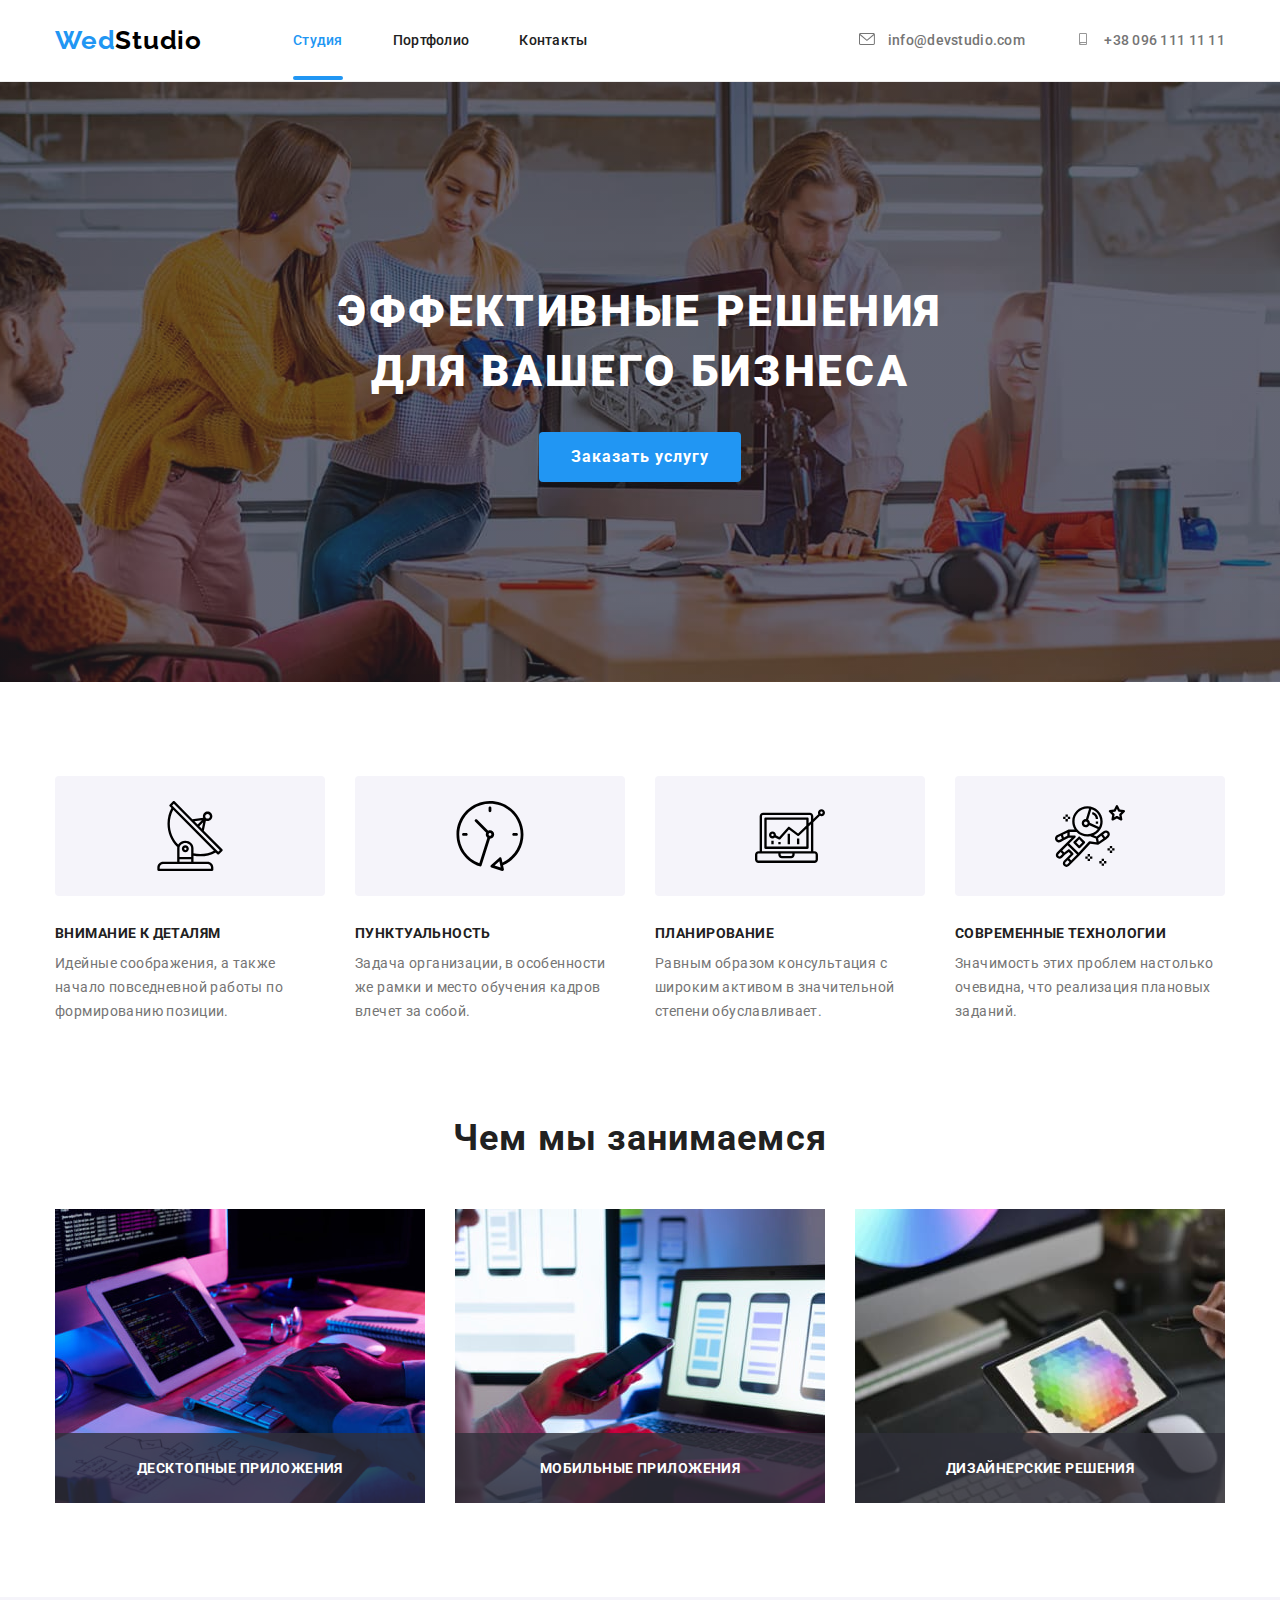
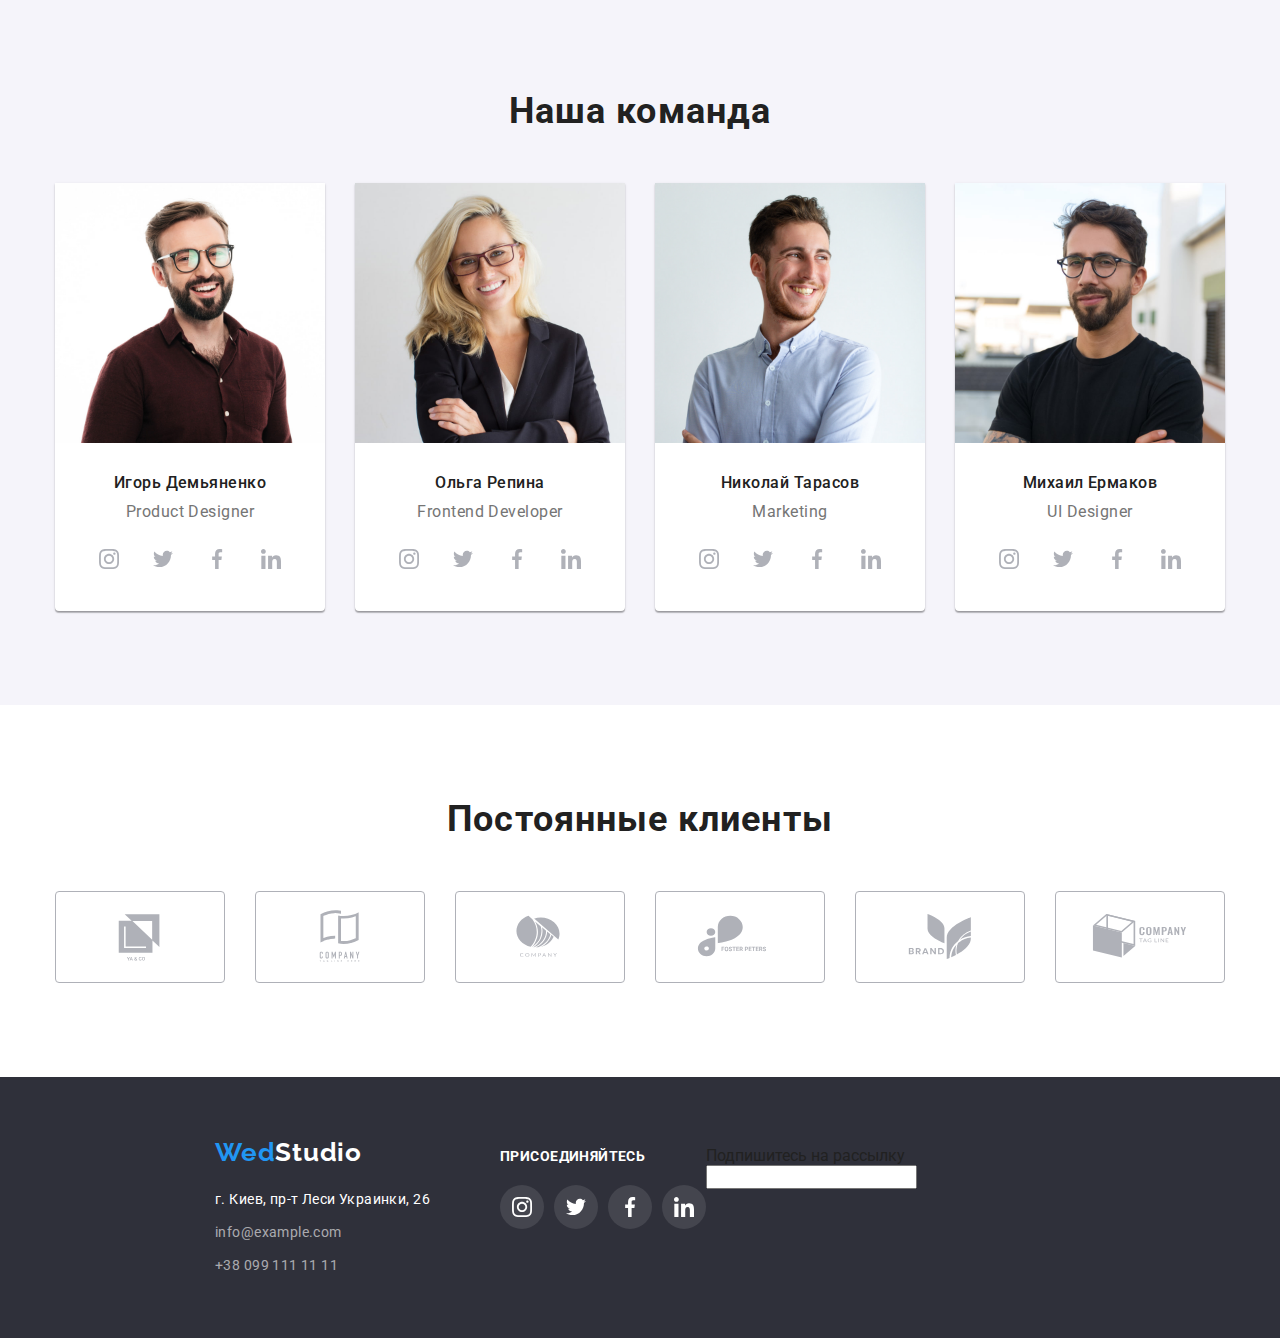
==== index.html @ 89027a18 "add" ====
<!DOCTYPE html>
<html lang="ru">
  <head>
    <meta charset="UTF-8" />
    <meta http-equiv="X-UA-Compatible" content="IE=edge" />
    <meta name="viewport" content="width=device-width, initial-scale=1.0" />
    <link rel="preconnect" href="https://fonts.googleapis.com" />
    <link rel="preconnect" href="https://fonts.gstatic.com" crossorigin />
    <link
      href="https://fonts.googleapis.com/css2?family=Raleway:wght@700&family=Roboto:wght@400;500;700;900&display=swap"
      rel="stylesheet"
    />
    <title>WebStudio</title>
    <link
      rel="stylesheet"
      href="https://cdnjs.cloudflare.com/ajax/libs/modern-normalize/1.1.0/modern-normalize.min.css"
    />
    <link rel="stylesheet" href="./css/styles.css" />
  </head>
  <body>
    <!-- Шапка сайта! -->
    <header class="header">
      <div class="container">
        <nav class="header-nav">
          <a class="header-logo logo link" href="/"> <span class="color-logo">Wed</span>Studio</a>
          <ul class="header-list list">
            <li class="header-item">
              <a href="" class="header-link link-current link">Студия</a>
            </li>
            <li class="header-item">
              <a href="./portfolio.html" class="header-link link">Портфолио</a>
            </li>
            <li class="header-item"><a href="" class="header-link link">Контакты</a></li>
          </ul>
        </nav>
        <ul class="header-contact list">
          <li class="header-item">
            <a href="mailto:info@devstudio.com link" class="header-contact-mail">
              <svg class="header-icons" width="16" height="12">
                <use href="./images/icons.svg#icon-envelope"></use>
              </svg>
              info@devstudio.com</a
            >
          </li>
          <li class="header-item">
            <a href="tel:+380961111111 link" class="header-contact-tel">
              <svg class="header-icons" width="16" height="12">
                <use href="./images/icons.svg#icon-smartphone"></use>
              </svg>
              +38 096 111 11 11</a
            >
          </li>
        </ul>
      </div>
    </header>
    <main>
      <!-- !Герой -->
      <section class="hero">
        <div class="container">
          <h1 class="hero-title">
            Эффективные решения <br />
            для вашего бизнеса
          </h1>
          <button type="button" class="hero-button" data-modal-open>Заказать услугу</button>
        </div>
      </section>
      <!-- !Особливості -->
      <section class="feature">
        <div class="container">
          <h2 class="visually-hidden">Особенности веб-студии</h2>
          <ul class="feature-list list">
            <li class="feature-item">
              <div class="feature-container-icons">
                <svg class="feature-icons" wight="70" height="70">
                  <use href="./images/icons.svg#icon-antenna-1"></use>
                </svg>
              </div>
              <h3 class="feature-title">Внимание к деталям</h3>
              <p class="feature-text">
                Идейные соображения, а также начало повседневной работы по формированию позиции.
              </p>
            </li>
            <li class="feature-item">
              <div class="feature-container-icons">
                <svg class="feature-icons" wight="70" height="70">
                  <use href="./images/icons.svg#icon-clock-1"></use>
                </svg>
              </div>
              <h3 class="feature-title">Пунктуальность</h3>
              <p class="feature-text">
                Задача организации, в особенности же рамки и место обучения кадров влечет за собой.
              </p>
            </li>
            <li class="feature-item">
              <div class="feature-container-icons">
                <svg class="feature-icons" wight="70" height="70">
                  <use href="./images/icons.svg#icon-diagram-1"></use>
                </svg>
              </div>
              <h3 class="feature-title">Планирование</h3>
              <p class="feature-text">
                Равным образом консультация с широким активом в значительной степени обуславливает.
              </p>
            </li>
            <li class="feature-item">
              <div class="feature-container-icons">
                <svg class="feature-icons" wight="70" height="70">
                  <use href="./images/icons.svg#icon-astronaut-1"></use>
                </svg>
              </div>
              <h3 class="feature-title">Современные технологии</h3>
              <p class="feature-text">
                Значимость этих проблем настолько очевидна, что реализация плановых заданий.
              </p>
            </li>
          </ul>
        </div>
      </section>
      <section class="work">
        <!-- Чем мы занимаемся! -->
        <div class="container">
          <h2 class="work-title">Чем мы занимаемся</h2>
          <ul class="work-list list">
            <li class="work-item">
              <div class="work-lay">
                <img src="./images/img11.jpg" alt="Дизайн" width="370" height="294" />
                <p class="work-lay-text">Десктопные приложения</p>
              </div>
            </li>
            <li class="work-item">
              <div class="work-lay">
                <img src="./images/img22.jpg" alt="Макет" width="370" height="294" />
                <p class="work-lay-text">Мобильные приложения</p>
              </div>
            </li>
            <li class="work-item">
              <div class="work-lay">
                <img src="./images/img33.jpg" alt="Графика" width="370" height="294" />
                <p class="work-lay-text">Дизайнерские решения</p>
              </div>
            </li>
          </ul>
        </div>
      </section>
      <section class="team">
        <!-- Наша команда! -->
        <div class="container">
          <h2 class="team-title">Наша команда</h2>
          <ul class="team-list list">
            <li class="team-item">
              <img src="./images/person1.jpg" alt="Product Designer" width="270" height="260" />
              <div class="team-item-text">
                <h3 class="team-name">Игорь Демьяненко</h3>
                <p class="team-text" lang="en">Product Designer</p>
                <ul class="team-social-list list">
                  <li class="team-social-item">
                    <a href="" class="team-social-link link"
                      ><svg class="team-icons" width="20" height="20">
                        <use href="./images/icons.svg#icon-instagram-2"></use>
                      </svg>
                    </a>
                  </li>
                  <li class="team-social-item">
                    <a href="" class="team-social-link link"
                      ><svg class="team-icons" width="20" height="20">
                        <use href="./images/icons.svg#icon-twitter-1"></use>
                      </svg>
                    </a>
                  </li>
                  <li class="team-social-item">
                    <a href="" class="team-social-link link"
                      ><svg class="team-icons" width="20" height="20">
                        <use href="./images/icons.svg#icon-facebook-1"></use>
                      </svg>
                    </a>
                  </li>
                  <li class="team-social-item">
                    <a href="" class="team-social-link link">
                      <svg class="team-icons" width="20" height="20">
                        <use href="./images/icons.svg#icon-linkedin-1"></use>
                      </svg>
                    </a>
                  </li>
                </ul>
              </div>
            </li>
            <li class="team-item">
              <img src="./images/person2.jpg" alt="Frontend Developer" width="270" height="260" />
              <div class="team-item-text">
                <h3 class="team-name">Ольга Репина</h3>
                <p class="team-text" lang="en">Frontend Developer</p>
                <ul class="team-social-list list">
                  <li class="team-social-item">
                    <a href="" class="team-social-link link"
                      ><svg class="team-icons" width="20" height="20">
                        <use href="./images/icons.svg#icon-instagram-2"></use>
                      </svg>
                    </a>
                  </li>
                  <li class="team-social-item">
                    <a href="" class="team-social-link link"
                      ><svg class="team-icons" width="20" height="20">
                        <use href="./images/icons.svg#icon-twitter-1"></use>
                      </svg>
                    </a>
                  </li>
                  <li class="team-social-item">
                    <a href="" class="team-social-link link"
                      ><svg class="team-icons" width="20" height="20">
                        <use href="./images/icons.svg#icon-facebook-1"></use>
                      </svg>
                    </a>
                  </li>
                  <li class="team-social-item">
                    <a href="" class="team-social-link link">
                      <svg class="team-icons" width="20" height="20">
                        <use href="./images/icons.svg#icon-linkedin-1"></use>
                      </svg>
                    </a>
                  </li>
                </ul>
              </div>
            </li>
            <li class="team-item">
              <img src="./images/person3.jpg" alt="Marketing" width="270" height="260" />
              <div class="team-item-text">
                <h3 class="team-name">Николай Тарасов</h3>
                <p class="team-text" lang="en">Marketing</p>
                <ul class="team-social-list list">
                  <li class="team-social-item">
                    <a href="" class="team-social-link link"
                      ><svg class="team-icons" width="20" height="20">
                        <use href="./images/icons.svg#icon-instagram-2"></use>
                      </svg>
                    </a>
                  </li>
                  <li class="team-social-item">
                    <a href="" class="team-social-link link"
                      ><svg class="team-icons" width="20" height="20">
                        <use href="./images/icons.svg#icon-twitter-1"></use>
                      </svg>
                    </a>
                  </li>
                  <li class="team-social-item">
                    <a href="" class="team-social-link link"
                      ><svg class="team-icons" width="20" height="20">
                        <use href="./images/icons.svg#icon-facebook-1"></use>
                      </svg>
                    </a>
                  </li>
                  <li class="team-social-item">
                    <a href="" class="team-social-link link">
                      <svg class="team-icons" width="20" height="20">
                        <use href="./images/icons.svg#icon-linkedin-1"></use>
                      </svg>
                    </a>
                  </li>
                </ul>
              </div>
            </li>
            <li class="team-item">
              <img src="./images/person4.jpg" alt="UI Designer" width="270" height="260" />
              <div class="team-item-text">
                <h3 class="team-name">Михаил Ермаков</h3>
                <p class="team-text" lang="en">UI Designer</p>
                <ul class="team-social-list list">
                  <li class="team-social-item">
                    <a href="" class="team-social-link link"
                      ><svg class="team-icons" width="20" height="20">
                        <use href="./images/icons.svg#icon-instagram-2"></use>
                      </svg>
                    </a>
                  </li>
                  <li class="team-social-item">
                    <a href="" class="team-social-link link"
                      ><svg class="team-icons" width="20" height="20">
                        <use href="./images/icons.svg#icon-twitter-1"></use>
                      </svg>
                    </a>
                  </li>
                  <li class="team-social-item">
                    <a href="" class="team-social-link link"
                      ><svg class="team-icons" width="20" height="20">
                        <use href="./images/icons.svg#icon-facebook-1"></use>
                      </svg>
                    </a>
                  </li>
                  <li class="team-social-item">
                    <a href="" class="team-social-link link">
                      <svg class="team-icons" width="20" height="20">
                        <use href="./images/icons.svg#icon-linkedin-1"></use>
                      </svg>
                    </a>
                  </li>
                </ul>
              </div>
            </li>
          </ul>
        </div>
      </section>
      <!-- ---------------------------------------Clients------------------------------>
      <section class="clients">
        <div class="container">
          <h2 class="clients-title">Постоянные клиенты</h2>
          <ul class="clients-list list">
            <li class="clients-item">
              <a href="" class="clients-link link">
                <svg class="clients-icon" width="106" height="60">
                  <use href="./images/icons.svg#icon-Logo"></use>
                </svg>
              </a>
            </li>
            <li class="clients-item">
              <a href="" class="clients-link link">
                <svg class="clients-icon" width="106" height="60">
                  <use href="./images/icons.svg#icon-Logo-2"></use>
                </svg>
              </a>
            </li>
            <li class="clients-item">
              <a href="" class="clients-link link">
                <svg class="clients-icon" width="106" height="60">
                  <use href="./images/icons.svg#icon-Logo-3"></use>
                </svg>
              </a>
            </li>
            <li class="clients-item">
              <a href="" class="clients-link link">
                <svg class="clients-icon" width="106" height="60">
                  <use href="./images/icons.svg#icon-Logo-4"></use>
                </svg>
              </a>
            </li>
            <li class="clients-item">
              <a href="" class="clients-link link">
                <svg class="clients-icon" width="106" height="60">
                  <use href="./images/icons.svg#icon-Logo-5"></use>
                </svg>
              </a>
            </li>
            <li class="clients-item">
              <a href="" class="clients-link link">
                <svg class="clients-icon" width="106" height="60">
                  <use href="./images/icons.svg#icon-Logo-6"></use>
                </svg>
              </a>
            </li>
          </ul>
        </div>
      </section>
    </main>
    <footer class="footer">
      <!-- Футер -->
      <div class="container">
        <div class="footer-contains">
          <a class="footer-logo logo link" href="/"> <span class="color-logo">Wed</span>Studio</a>
          <address class="footer-address">
            <ul class="footer-list list">
              <li class="footer-item">
                <a
                  class="footer-link-location link"
                  href="https://goo.gl/maps/hKwsyBaP5e1wSZsX7"
                  target="_blank"
                  rel="noreferrer noopener"
                  >г. Киев, пр-т Леси Украинки, 26</a
                >
              </li>
              <li class="footer-item">
                <a class="footer-item-address link" href="emailto:info@example.com"
                  >info@example.com</a
                >
              </li>
              <li class="footer-item">
                <a class="footer-item-address link" href="tel:+380961111111">+38 099 111 11 11</a>
              </li>
            </ul>
          </address>
        </div>
        <div class="footer-icons">
          <h2 class="footer-text">Присоединяйтесь</h2>
          <ul class="footer-social-list list">
            <li class="footer-social-item">
              <a href="" class="footer-social-link link">
                <svg class="footer-social-icons" wight="20" height="20">
                  <use href="./images/icons.svg#icon-instagram-2"></use>
                </svg>
              </a>
            </li>
            <li class="footer-social-item">
              <a href="" class="footer-social-link link">
                <svg class="footer-social-icons" wight="20" height="20">
                  <use href="./images/icons.svg#icon-twitter-1"></use>
                </svg>
              </a>
            </li>
            <li class="footer-social-item">
              <a href="" class="footer-social-link link">
                <svg class="footer-social-icons" wight="20" height="20">
                  <use href="./images/icons.svg#icon-facebook-1"></use>
                </svg>
              </a>
            </li>
            <li class="footer-social-item">
              <a href="" class="footer-social-link link"
                ><svg class="footer-social-icons" wight="20" height="20">
                  <use href="./images/icons.svg#icon-linkedin-1"></use>
                </svg>
              </a>
            </li>
          </ul>
        </div>
        <div class="footer-form">
          <p class="footer-form-text">Подпишитесь на рассылку</p>
          <form name="footer-form-sub" class="footer-form-sub">
            <input type="text" />
          </form>
        </div>
      </div>
    </footer>
    <div class="backdrop is-hidden" data-modal>
      <div class="modal">
        <button type="button" class="modal-close-btn" data-modal-close>
          <svg class="modal-icon" wight="18" height="18">
            <use href="./images/icons.svg#icon-close-black-min"></use>
          </svg>
        </button>
      </div>
    </div>
    <script src="./js/modal.js"></script>
  </body>
</html>
---- css/styles.css ----
:root {
  --main-text-color: #212121;
  --second-text-color: #757575;
  --third-text-color: #ffffff;
  --accent-color: #2196f3;
  --background-color: #ffffff;
}
/* Скидаємо марджни */
h1,
h2,
h3,
h4,
h5,
h6,
p {
  margin: 0;
}
ul,
ol {
  margin: 0;
  padding-left: 0;
}
img {
  display: block;
  margin: 0;
}
button {
  cursor: pointer;
}
.container {
  width: 1200px;
  margin: 0 auto;
  padding-left: 15px;
  padding-right: 15px;
}

body {
  font-family: 'Roboto', sans-serif;
  background-color: var(--background-color);
  color: var(--main-text-color);
}
.list {
  list-style: none;
}
.link {
  text-decoration: none;
}
.logo {
  font-family: 'Raleway';
  font-weight: 700;
  font-size: 26px;
  line-height: 1.2;
  letter-spacing: 0.03em;
}
/* --------------------------HEADER------------------------- */
.header {
  border-bottom: 1px solid #ececec;
  padding-top: 25px;
  padding-bottom: 25px;
}
.header-logo {
  color: #000000;
  margin-right: 91px;
}
.header-nav {
  display: flex;

  align-items: center;
}
.header-item:not(:last-child) {
  margin-right: 50px;
}

.color-logo {
  color: #2196f3;
}
.header-link.link-current.link {
  color: var(--accent-color);
}

.link-current::after {
  content: '';
  position: absolute;
  width: 100%;
  height: 4px;
  border-radius: 2px;
  background-color: var(--accent-color);
  left: 0;
  bottom: -32px;
}
.header .container {
  display: flex;
  align-items: center;
}
.header-contact {
  display: flex;
  align-items: center;
  margin-left: auto;
}
.header-list {
  display: flex;
  align-items: center;
}

.header .header-link {
  font-weight: 500;
  font-size: 14px;
  line-height: 1.14;
  letter-spacing: 0.02em;
  color: var(--main-text-color);
  position: relative;
  transition: color 250ms cubic-bezier(0.4, 0, 0.2, 1);
  /*  transform 250ms cubic-bezier(0.4, 0, 0.2, 1); */
}
.header-contact-tel,
.header-contact-mail {
  font-weight: 500;
  font-size: 14px;
  line-height: 1.14;
  letter-spacing: 0.02em;
  color: var(--second-text-color);
  cursor: pointer;
  text-decoration: none;
  transition: color 250ms cubic-bezier(0.4, 0, 0.2, 1);
  /* ,transform 250ms cubic-bezier(0.4, 0, 0.2, 1); */
}
.header-icons {
  margin-right: 10px;
  fill: currentColor;
}

.header-contact-mail,
.header-contact-tel {
  color: var(--second-text-color);
}
.header-link:hover,
.header-link:focus {
  color: var(--accent-color);
  /* transform: scale(1.15); */
}
.header-contact-mail:hover,
.header-contact-mail:focus {
  color: var(--accent-color);
  /* transform: scale(1.15); */
}
.header-contact-tel:hover,
.header-contact-tel:focus {
  color: var(--accent-color);
  /* transform: scale(1.15); */
}

/* -------------------------------HERO------------------------- */
.hero {
  background-color: #2f303a;
  background-image: linear-gradient(rgba(47, 48, 58, 0.4), rgba(47, 48, 58, 0.4)),
    url(../images/header.jpg);
  background-repeat: no-repeat;
  background-position: center;
  background-size: cover;
  padding-top: 200px;
  padding-bottom: 200px;
  max-width: 1600px;
  margin: 0 auto;
}
.hero-title {
  font-weight: 900;
  font-size: 44px;
  line-height: 1.36;
  text-align: center;
  letter-spacing: 0.06em;
  text-transform: uppercase;
  color: var(--third-text-color);
  margin-bottom: 30px;
  margin-left: auto;
  margin-right: auto;
}
.hero-button {
  display: block;
  font-family: inherit;

  font-weight: 700;
  font-size: 16px;
  line-height: 1.88;
  letter-spacing: 0.06em;
  color: var(--third-text-color);
  background-color: #2196f3;
  border: none;
  border-radius: 4px;
  cursor: pointer;
  margin: 0 auto;
  padding: 10px 32px;
  transition-property: transform;
  transition-duration: 250ms;
  transition-timing-function: linear;
}
.hero-button:hover,
.hero-button:focus {
  background-color: #188ce8;
  transform: scale(1.25);
  transition-duration: 250ms;
  transition-timing-function: linear;
}
/* ---------------------------FEATURE------------------------- */
.visually-hidden {
  position: absolute;
  width: 1px;
  height: 1px;
  margin: -1px;
  border: 0;
  padding: 0;
  white-space: nowrap;
  clip-path: inset(100%);
  clip: rect(0 0 0 0);
  overflow: hidden;
}
.feature {
  padding-top: 94px;
  padding-bottom: 94px;
}
.feature-list {
  display: flex;
}
.feature-item {
  width: 270px;
}
.feature-item:not(:last-child) {
  margin-right: 30px;
}
.feature-container-icons {
  display: flex;
  justify-content: center;
  align-items: center;
  width: 270px;
  height: 120px;
  border-radius: 4px;
  background-color: #f5f4fa;
  margin-bottom: 30px;
}
.feature-title {
  font-weight: 700;
  font-size: 14px;
  line-height: 1.14;
  letter-spacing: 0.03em;
  text-transform: uppercase;
  color: var(--main-text-color);
  margin-bottom: 10px;
}
.feature-text {
  font-size: 14px;
  line-height: 1.71;
  letter-spacing: 0.03em;
  color: var(--second-text-color);
}
/* --------------------------WORK----------------------------- */
.work {
  /* padding-top: 45px; */
  padding-bottom: 94px;
}
.work-title {
  font-weight: 700;
  font-size: 36px;
  line-height: 1.16;
  text-align: center;
  letter-spacing: 0.03em;
  color: var(--main-text-color);
  margin-bottom: 50px;
}
.work-list {
  display: flex;
}
.work-item {
  max-width: 370px;
  flex-basis: calc(100% / 3-30px);
}
.work-item:not(:last-child) {
  margin-right: 30px;
}
.work-lay {
  position: relative;
}
.work-lay-text {
  position: absolute;
  width: 100%;
  bottom: 0;
  font-weight: 700;
  font-size: 14px;
  line-height: 1, 14;
  text-align: center;
  letter-spacing: 0.03em;
  text-transform: uppercase;
  color: var(--third-text-color);
  background: rgba(47, 48, 58, 0.8);
  padding-top: 27px;
  padding-bottom: 27px;
}

/* ------------------------TEAM-------------------------------- */
.team {
  background-color: #f5f4fa;
  padding-top: 94px;
  padding-bottom: 94px;
}
.team-item {
  background-color: var(--background-color);
  border-radius: 0px 0px 4px 4px;
  box-shadow: 0px 1px 3px rgba(0, 0, 0, 0.12), 0px 1px 1px rgba(0, 0, 0, 0.14),
    0px 2px 1px rgba(0, 0, 0, 0.2);
}
.team-item:not(:last-child) {
  margin-right: 30px;
}
.team-list {
  display: flex;
}
.team-item-text {
  padding-bottom: 30px;
  padding-top: 30px;
}
.team-title {
  font-weight: 700;
  font-size: 36px;
  line-height: 1.16;
  text-align: center;
  letter-spacing: 0.03em;
  color: var(--main-text-color);
  margin-bottom: 50px;
}
.team-name {
  font-size: 16px;
  font-weight: 500;
  line-height: 1.19;
  text-align: center;
  letter-spacing: 0.03em;
  color: var(--main-text-color);
  margin-bottom: 10px;
}
.team-text {
  line-height: 1.19;
  text-align: center;
  letter-spacing: 0.03em;
  color: var(--second-text-color);
}
.team-social-list {
  display: flex;
  justify-content: center;
  margin-top: 16px;
}
.team-social-item {
  width: 44px;
  height: 44px;
  margin-right: 10px;
}
.team-social-item:last-child {
  margin-right: 0;
}
.team-social-link {
  width: 100%;
  height: 100%;
  display: flex;
  justify-content: center;
  align-items: center;
  border-radius: 50%;
  transition: background-color 250ms cubic-bezier(0.4, 0, 0.2, 1);
}
.team-icons {
  fill: #afb1b8;
  transition: fill 250ms cubic-bezier(0.4, 0, 0.2, 1);
}
.team-social-link:hover,
.team-social-link:focus {
  background-color: #2196f3;
}
.team-social-link:hover .team-icons,
.team-social-link:focus .team-icons {
  fill: #ffffff;
}
/* <!-- ---------------------------------------Clients------------------------------> */
.clients {
  padding-top: 94px;
  padding-bottom: 94px;
}
.clients-title {
  font-size: 36px;
  line-height: 1, 17;
  text-align: center;
  letter-spacing: 0.03em;
  color: var(--main-text-color);
}
.clients-list {
  display: flex;
  justify-content: center;
  margin-top: 50px;
}
.clients-item {
  width: 170px;
  height: 92px;
  margin-right: 30px;
}
.clients-item:last-child {
  margin-right: 0;
}
.clients-link {
  display: flex;
  justify-content: center;
  align-items: center;
  width: 100%;
  height: 100%;
  border: 1px solid #afb1b8;
  border-radius: 4px;
  transition: border 250ms cubic-bezier(0.4, 0, 0.2, 1);
}
.clients-icon {
  fill: #afb1b8;
  transition: fill 250ms cubic-bezier(0.4, 0, 0.2, 1);
}
.clients-link:hover .clients-icon,
.clients-link:focus .clients-icon {
  fill: var(--accent-color);
}
.clients-link:hover,
.clients-link:focus {
  border-color: var(--accent-color);
}
/* ---------------------------FOOTER------------------------- */
.footer {
  width: 1600px;
  margin: 0 auto;
  background-color: #2f303a;
  padding-top: 60px;
  padding-bottom: 60px;
}
.footer .container {
  display: flex;
  align-items: baseline;
}
.footer-contains {
  margin-right: 70px;
}
.footer-address {
  font-style: normal;
  margin-top: 20px;
}
.footer-logo {
  color: var(--third-text-color);
}
.color-logo {
  color: #2196f3;
}
.footer-item:not(:last-child) {
  margin-bottom: 9px;
}
.footer-link-location {
  font-size: 14px;
  line-height: 1.71;
  letter-spacing: 0.03em;
  color: var(--third-text-color);
}
.footer-item-address {
  font-size: 14px;
  line-height: 1.71;

  letter-spacing: 0.03em;
  color: rgba(255, 255, 255, 0.6);
}
.footer-link-location:hover,
.footer-link-location:focus,
.footer-item-address:hover,
.footer-item-address:focus {
  color: var(--accent-color);
}
.footer-text {
  font-size: 14px;
  line-height: 1.14;
  letter-spacing: 0.03em;
  text-transform: uppercase;
  color: var(--third-text-color);
  margin-bottom: 20px;
}
.footer-social-list {
  display: flex;
}
.footer-social-item {
  width: 44px;
  height: 44px;
  margin-right: 10px;
}
.footer-social-item:last-child {
  margin-right: 0;
}
.footer-social-link {
  width: 100%;
  height: 100%;
  background-color: rgba(255, 255, 255, 0.1);
  border-radius: 50%;
  display: flex;
  align-items: center;
  justify-content: center;
  transition: background-color 250ms cubic-bezier(0.4, 0, 0.2, 1);
}
.footer-social-icons {
  fill: #ffffff;
}
.footer-social-link:hover,
.footer-social-link:focus {
  background-color: #2196f3;
}

/* ---------------------------PORTFOLIO------------------------ */
/* -------------------------------filter ---------------------*/
.portfolio {
  padding-top: 94px;
  padding-bottom: 94px;
}
.filter-list {
  display: flex;
  justify-content: center;
  margin-bottom: 34px;
}
.filter-item:not(:last-child) {
  margin-right: 8px;
}
.filter-button {
  font-family: inherit;
  font-weight: 500;
  font-size: 16px;
  line-height: 1.62;
  text-align: center;
  letter-spacing: 0.03em;
  border: none;
  border-radius: 4px;
  color: var(--main-text-color);

  background: #f5f4fa;
  cursor: pointer;
  padding: 6px 22px;
  transition: transform 250ms cubic-bezier(0.4, 0, 0.2, 1), color 250ms cubic-bezier(0.4, 0, 0.2, 1),
    background-color 250ms cubic-bezier(0.4, 0, 0.2, 1),
    box-shadow 250ms cubic-bezier(0.4, 0, 0.2, 1);
}
.filter-button:hover,
.filter-button:focus {
  color: var(--third-text-color);
  background-color: #2196f3;
  box-shadow: 0px 3px 1px rgba(0, 0, 0, 0.1), 0px 1px 2px rgba(0, 0, 0, 0.08),
    0px 2px 2px rgba(0, 0, 0, 0.12);
  transform: scale(1.1);
}
/* --------------------------PROJECTS------------------------ */
/* .projects {
  padding-bottom: 94px;
} */
.projects-list {
  display: flex;
  flex-wrap: wrap;
}
.projects-list .projects-item:not(:nth-child(3n + 3)) {
  margin-right: 30px;
}
.projects-list .projects-item:not(:nth-last-child(-n + 3)) {
  margin-bottom: 30px;
}
.projects-title-name {
  padding: 20px 24px;
  border-bottom: 1px solid #eeeeee;
  border-left: 1px solid #eeeeee;
  border-right: 1px solid #eeeeee;
}
.projects-title {
  font-weight: 700;
  font-size: 18px;
  line-height: 2;
  margin-bottom: 4px;
  letter-spacing: 0.06em;
  color: var(--main-text-color);
}
.projects-link {
  display: block;
  transition: box-shadow 250ms cubic-bezier(0.4, 0, 0.2, 1);
}
.projects-text {
  line-height: 1.88;
  letter-spacing: 0.03em;
  color: var(--second-text-color);
}
.projects-item {
  cursor: pointer;
}
.projects-top-wrap {
  position: relative;
  overflow: hidden;
}
.projects-top-text {
  position: absolute;
  width: 100%;
  bottom: 0;
  font-size: 18px;
  line-height: 1.56;
  letter-spacing: 0.03em;
  color: var(--third-text-color);
  background: rgba(33, 150, 243, 0.9);
  padding: 63px 24px;
  transform: translateY(100%);
  transition-duration: 250ms;
  transition-timing-function: cubic-bezier(0.4, 0, 0.2, 1);
}
.projects-link:hover,
.projects-link:focus {
  box-shadow: 0px 3px 1px rgba(0, 0, 0, 0.1), 0px 1px 2px rgba(0, 0, 0, 0.08),
    0px 2px 2px rgba(0, 0, 0, 0.12);
  border-radius: 4px;
}
.projects-item:hover .projects-top-text {
  transform: translateY(0);
  transition-duration: 250ms;
  transition-timing-function: cubic-bezier(0.4, 0, 0.2, 1);
}
/* -------------------------Backdrop+modal ----------------------------- */
.backdrop {
  width: 100%;
  height: 100%;
  background: rgba(0, 0, 0, 0.2);
  position: fixed;
  top: 0;
  transition: opacity 250ms linear, visibility 250ms linear;
}
.backdrop.is-hidden .modal {
  transform: translate(-50%, -50%) scale(0) rotate(180deg);
  transition: 250ms;
}
.modal {
  width: 521px;
  min-height: 581px;
  box-shadow: 0px 1px 3px rgba(0, 0, 0, 0.12), 0px 1px 1px rgba(0, 0, 0, 0.14),
    0px 2px 1px rgba(0, 0, 0, 0.2);
  border-radius: 4px;
  background-color: var(--background-color);
  position: absolute;
  top: 50%;
  left: 50%;
  transform: translate(-50%, -50%) scale(1) rotate(0deg);

  transition: 250ms;
  transition-timing-function: linear;
}
.modal-close-btn {
  width: 30px;
  height: 30px;
  border: 1px solid rgba(0, 0, 0, 0.1);
  border-radius: 50%;
  background-color: var(--background-color);
  top: 8px;
  right: 8px;
  position: absolute;
  display: flex;
  justify-content: center;
  align-items: center;
  padding: 0;
}
.is-hidden {
  visibility: hidden;
  opacity: 0;
  pointer-events: none;
}
.no-scroll {
  overflow: hidden;
}
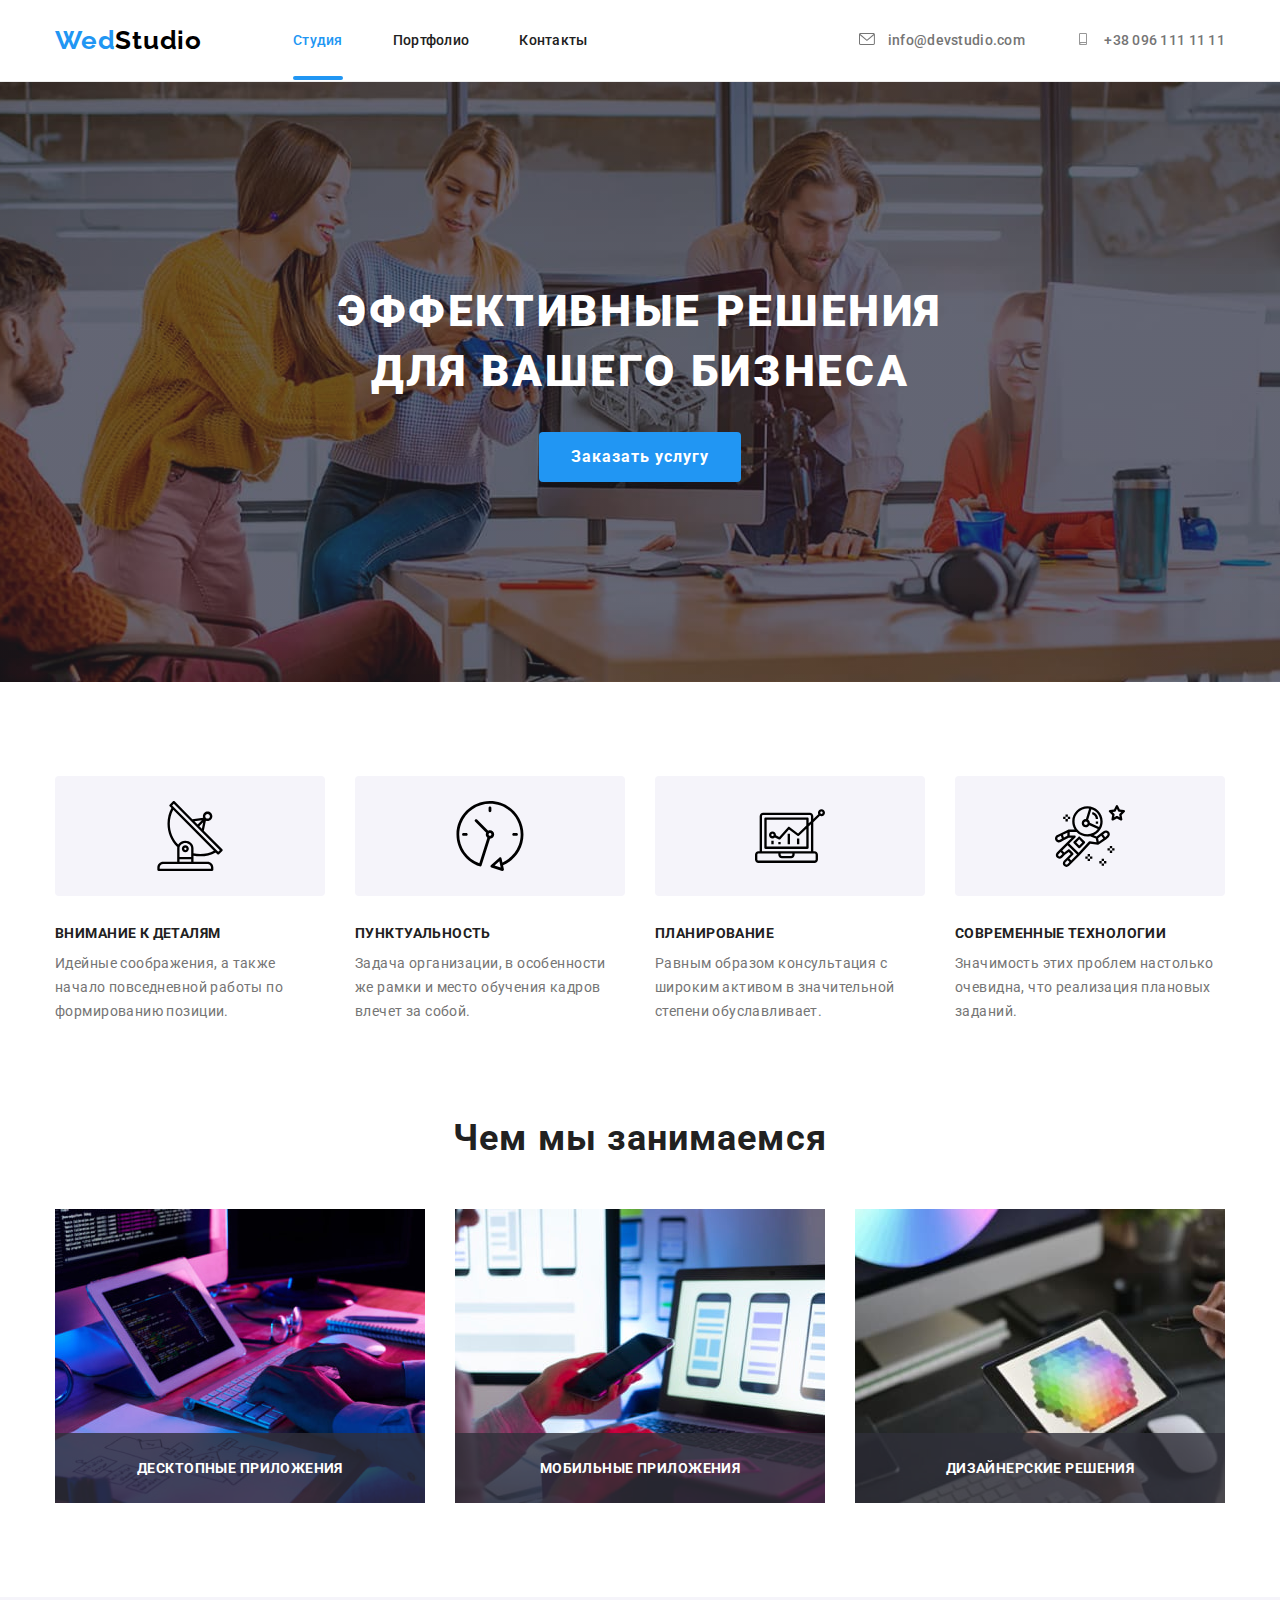
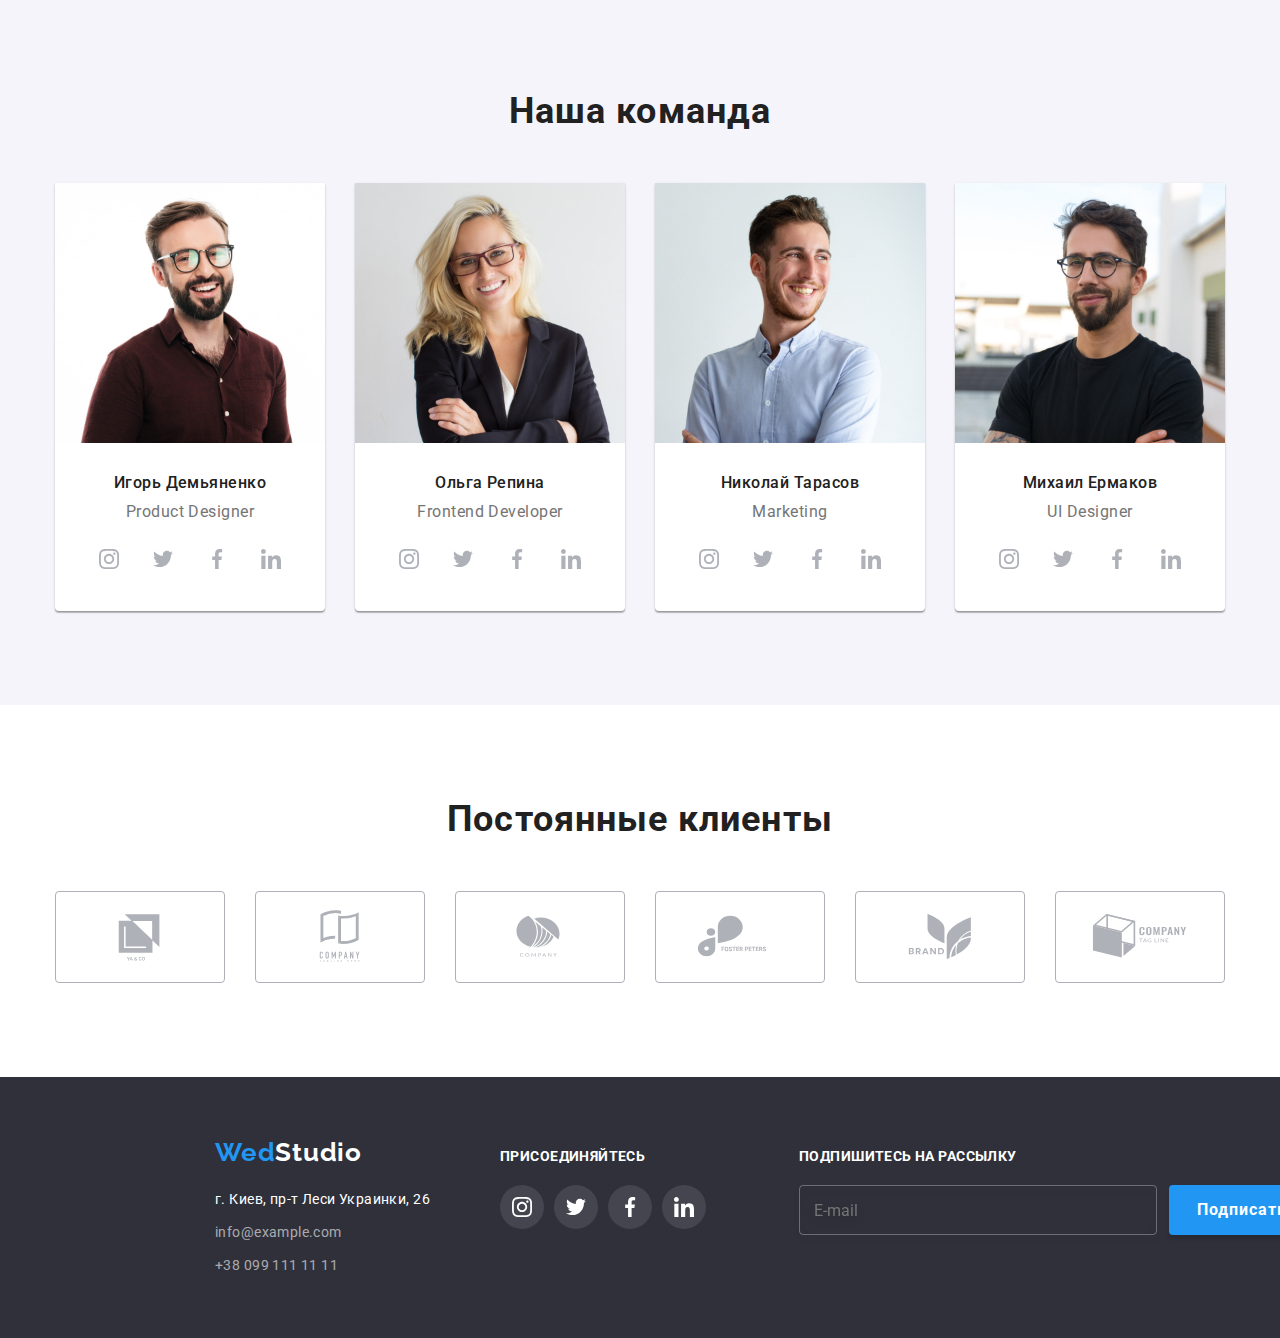
==== commit 7d2ada52: "add" ====
--- a/index.html
+++ b/index.html
@@ -412,7 +412,21 @@
         <div class="footer-form">
           <p class="footer-form-text">Подпишитесь на рассылку</p>
           <form name="footer-form-sub" class="footer-form-sub">
-            <input type="text" />
+            <label for="footer-form-email"></label>
+            <input
+              class="footer-form-email"
+              name="footer-form-email"
+              type="email"
+              placeholder="E-mail"
+              autocomplete="on"
+              id="footer-form-email"
+            />
+            <button type="submit" class="footer-btn-sub">
+              Подписаться
+              <svg class="footer-form-icon" width="24" height="24">
+                <use href="./images/icons.svg#icon-icon-send"></use>
+              </svg>
+            </button>
           </form>
         </div>
       </div>
--- a/css/styles.css
+++ b/css/styles.css
@@ -504,6 +504,67 @@
 .footer-social-link:focus {
   background-color: #2196f3;
 }
+/* -----------------------------FOOTER-FORM------------------------ */
+.footer-form {
+  margin-left: 93px;
+}
+.footer-form-sub {
+  display: flex;
+  align-items: center;
+}
+.footer-form-text {
+  font-weight: 700;
+  font-size: 14px;
+  line-height: 1.33;
+  letter-spacing: 0.03em;
+  text-transform: uppercase;
+  color: var(--third-text-color);
+  margin-bottom: 20px;
+}
+.footer-form-email {
+  width: 358px;
+  height: 50px;
+  border: 1px solid rgba(255, 255, 255, 0.3);
+  filter: drop-shadow(0px 4px 4px rgba(0, 0, 0, 0.15));
+  border-radius: 4px;
+  background-color: transparent;
+  padding-left: 14px;
+  margin-right: 12px;
+  color: var(--third-text-color);
+}
+.footer-form-sub {
+  display: flex;
+  align-items: center;
+}
+.footer-btn-sub {
+  font-family: inherit;
+  font-weight: 700;
+  width: 200px;
+  height: 50px;
+  font-size: 16px;
+  line-height: 1.88;
+  display: flex;
+  justify-content: center;
+  align-items: center;
+  letter-spacing: 0.06em;
+  color: var(--third-text-color);
+  box-shadow: 0px 4px 4px rgba(0, 0, 0, 0.15);
+  border-radius: 4px;
+  border: none;
+  padding: 10px 28px;
+  background: var(--accent-color);
+  transition: background 250ms cubic-bezier(0.4, 0, 0.2, 1);
+}
+.footer-form-icon {
+  margin-left: 10px;
+  width: 100%;
+  height: 100%;
+  fill: var(--third-text-color);
+}
+.footer-btn-sub:hover,
+.footer-btn-sub:focus {
+  background: #188ce8;
+}
 
 /* ---------------------------PORTFOLIO------------------------ */
 /* -------------------------------filter ---------------------*/
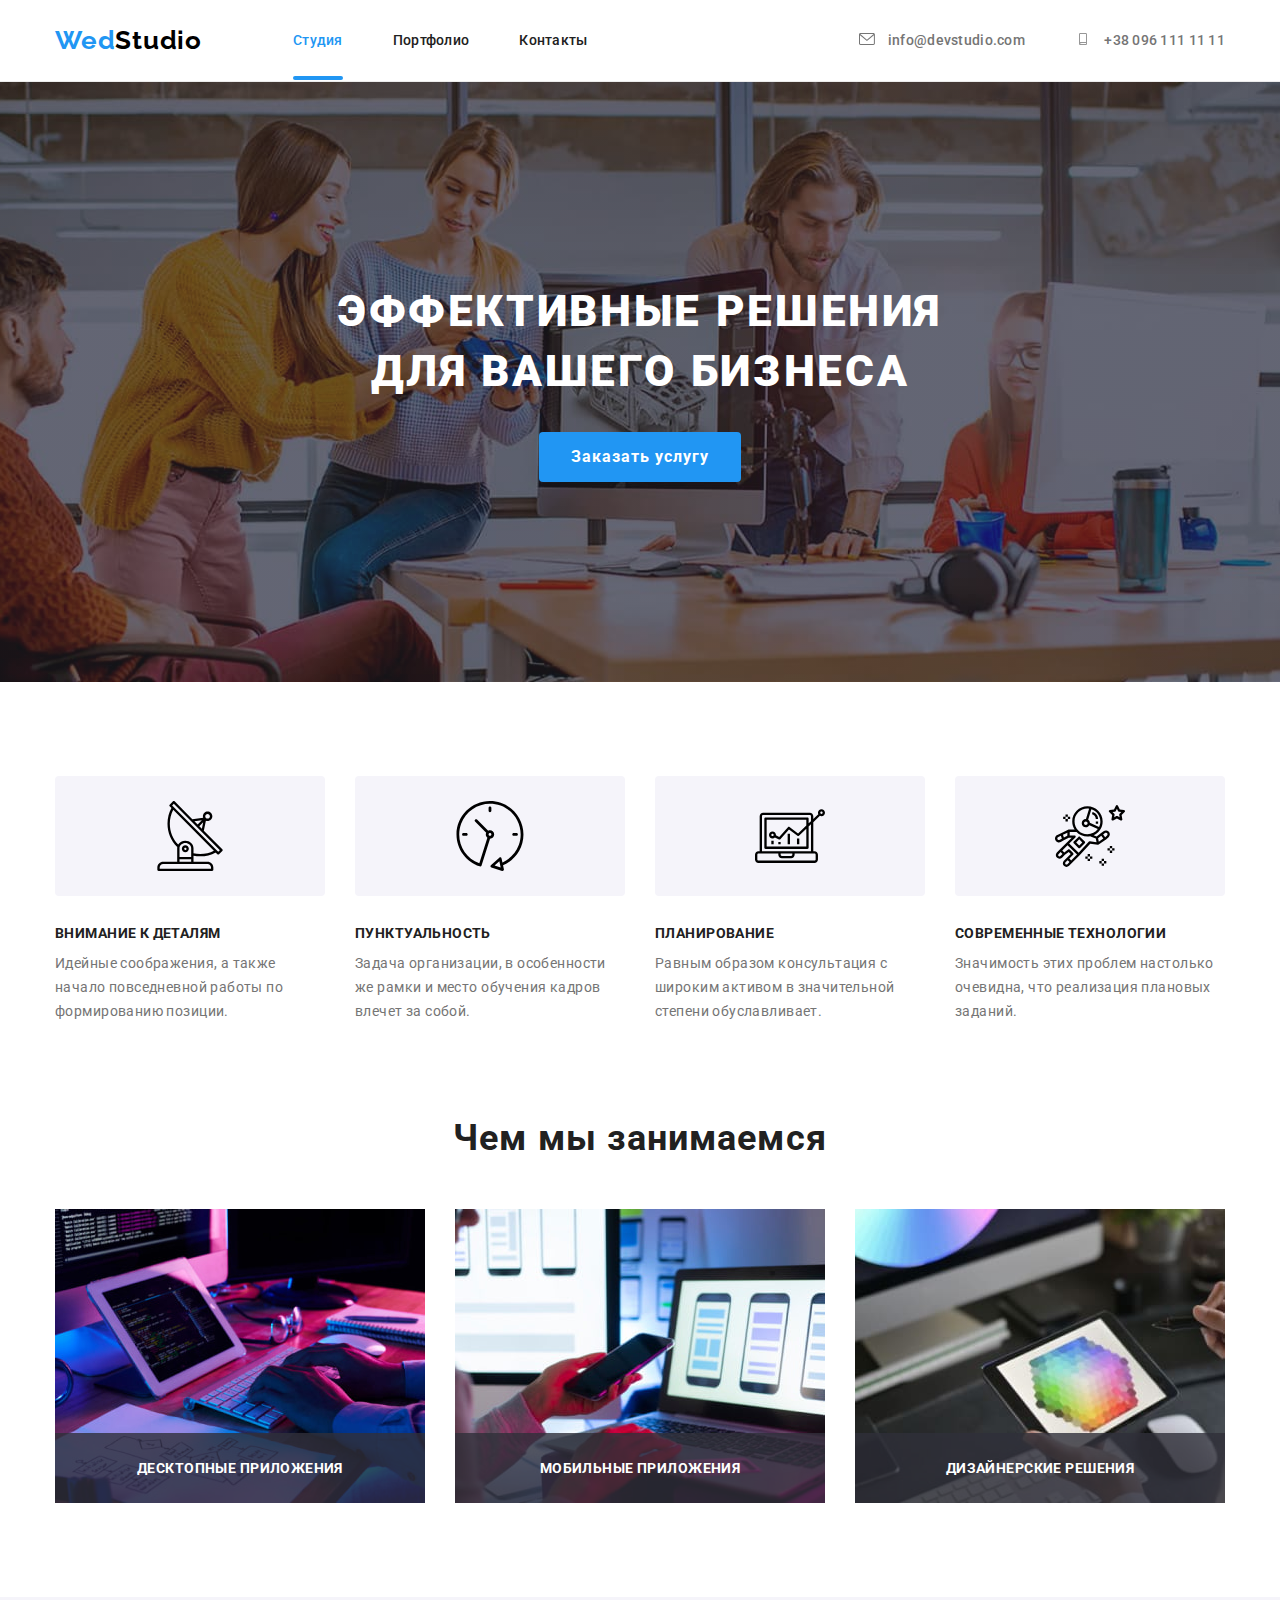
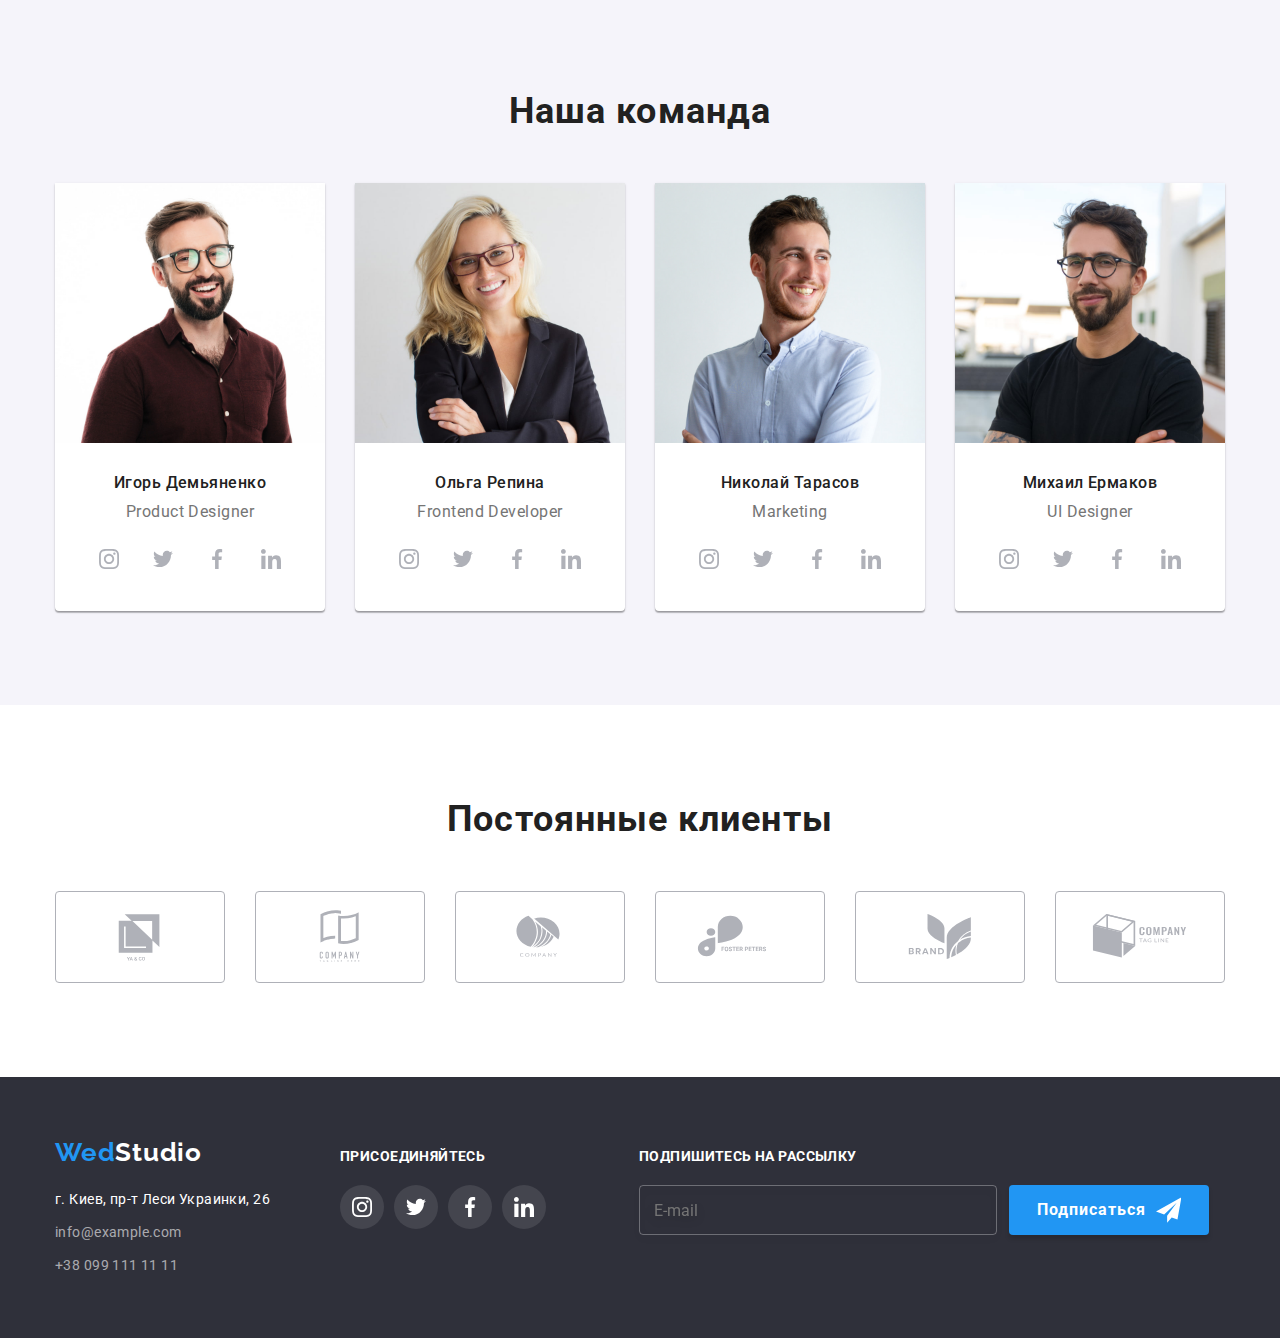
==== commit e35c32f5: "fix" ====
--- a/index.html
+++ b/index.html
@@ -35,7 +35,7 @@
         </nav>
         <ul class="header-contact list">
           <li class="header-item">
-            <a href="mailto:info@devstudio.com link" class="header-contact-mail">
+            <a href="mailto:info@devstudio.com" class="header-contact-mail">
               <svg class="header-icons" width="16" height="12">
                 <use href="./images/icons.svg#icon-envelope"></use>
               </svg>
@@ -43,7 +43,7 @@
             >
           </li>
           <li class="header-item">
-            <a href="tel:+380961111111 link" class="header-contact-tel">
+            <a href="tel:+38096111111" class="header-contact-tel">
               <svg class="header-icons" width="16" height="12">
                 <use href="./images/icons.svg#icon-smartphone"></use>
               </svg>
@@ -71,7 +71,7 @@
           <ul class="feature-list list">
             <li class="feature-item">
               <div class="feature-container-icons">
-                <svg class="feature-icons" wight="70" height="70">
+                <svg class="feature-icons" width="70" height="70">
                   <use href="./images/icons.svg#icon-antenna-1"></use>
                 </svg>
               </div>
@@ -82,7 +82,7 @@
             </li>
             <li class="feature-item">
               <div class="feature-container-icons">
-                <svg class="feature-icons" wight="70" height="70">
+                <svg class="feature-icons" width="70" height="70">
                   <use href="./images/icons.svg#icon-clock-1"></use>
                 </svg>
               </div>
@@ -93,7 +93,7 @@
             </li>
             <li class="feature-item">
               <div class="feature-container-icons">
-                <svg class="feature-icons" wight="70" height="70">
+                <svg class="feature-icons" width="70" height="70">
                   <use href="./images/icons.svg#icon-diagram-1"></use>
                 </svg>
               </div>
@@ -104,7 +104,7 @@
             </li>
             <li class="feature-item">
               <div class="feature-container-icons">
-                <svg class="feature-icons" wight="70" height="70">
+                <svg class="feature-icons" width="70" height="70">
                   <use href="./images/icons.svg#icon-astronaut-1"></use>
                 </svg>
               </div>
@@ -381,28 +381,28 @@
           <ul class="footer-social-list list">
             <li class="footer-social-item">
               <a href="" class="footer-social-link link">
-                <svg class="footer-social-icons" wight="20" height="20">
+                <svg class="footer-social-icons" width="20" height="20">
                   <use href="./images/icons.svg#icon-instagram-2"></use>
                 </svg>
               </a>
             </li>
             <li class="footer-social-item">
               <a href="" class="footer-social-link link">
-                <svg class="footer-social-icons" wight="20" height="20">
+                <svg class="footer-social-icons" width="20" height="20">
                   <use href="./images/icons.svg#icon-twitter-1"></use>
                 </svg>
               </a>
             </li>
             <li class="footer-social-item">
               <a href="" class="footer-social-link link">
-                <svg class="footer-social-icons" wight="20" height="20">
+                <svg class="footer-social-icons" width="20" height="20">
                   <use href="./images/icons.svg#icon-facebook-1"></use>
                 </svg>
               </a>
             </li>
             <li class="footer-social-item">
               <a href="" class="footer-social-link link"
-                ><svg class="footer-social-icons" wight="20" height="20">
+                ><svg class="footer-social-icons" width="20" height="20">
                   <use href="./images/icons.svg#icon-linkedin-1"></use>
                 </svg>
               </a>
@@ -434,10 +434,69 @@
     <div class="backdrop is-hidden" data-modal>
       <div class="modal">
         <button type="button" class="modal-close-btn" data-modal-close>
-          <svg class="modal-icon" wight="18" height="18">
+          <svg class="modal-icon" width="18" height="18">
             <use href="./images/icons.svg#icon-close-black-min"></use>
           </svg>
         </button>
+        <!-- -------------------------modal-form-------------------------------------->
+        <p class="modal-title">Оставьте свои данные, мы вам перезвоним</p>
+        <form class="modal-form">
+          <div class="modal-field">
+            <label for="user-name"><span class="modal-label-text">Имя</span></label>
+            <div class="input-wrap">
+               <input
+              type="text"
+              name="user-name"
+              class="modal-input"
+              required
+              autofocus
+              autocomplete="on"
+              minlength="2"
+              id="user-name"
+            />
+            <svg class="modal-form-icon" width="18" height="18">
+              <use href="./images/icons.svg#icon-person-black"></use>
+            </svg>
+            </div>
+          </div>
+          <div class="modal-field">
+            <label for="user-tel"><span class="modal-label-text">Телефон</span></label>
+            <div class="input-wrap">
+            <input type="tel" name="user-tel" class="modal-input" required autocomplete="off" id="user-tel" />
+          <svg class="modal-form-icon" width="18" height="18">
+            <use href="./images/icons.svg#icon-phone-black"></use>
+          </svg> 
+          </div>
+          </div>
+          <div class="modal-field">
+            <label for="user-email"><span class="modal-label-text">Почта</span></label>
+            <div class="input-wrap">
+            <input type="email" name="user-email" class="modal-input" required autocomplete="on" id="user-email" />
+               <svg class="modal-form-icon" width="18" height="18">
+            <use href="./images/icons.svg#icon-email-black"></use>
+          </svg> 
+          </div>
+          </div>
+          <div class="modal-field">
+            <label for="user-comment"><span class="modal-label-text">Комментарий</span></label>
+            <textarea
+              name="user-comment"
+              id="user-comment"
+              class="modal-comment"
+              placeholder="Введите текст"
+            ></textarea>
+          </div>
+          <div class="modal-field">
+            <input type="checkbox"  name="policy" value="true" class="modal-policy visually-hidden" id="policy"></input>
+            <label for="policy" class="modal-policy-text"><span class="modal-policy-agree">Соглашаюсь с рассылкой и принимаю</span>
+            <a href="" class="policy-link ">Условия договора</a>
+            </label>
+            
+          </div>
+          <button type="submit" class="modal-btn-submit">
+            <span class="modal-btn-text">Отправить</span>
+          </button>
+        </form>
       </div>
     </div>
     <script src="./js/modal.js"></script>
--- a/css/styles.css
+++ b/css/styles.css
@@ -423,7 +423,6 @@
 }
 /* ---------------------------FOOTER------------------------- */
 .footer {
-  width: 1600px;
   margin: 0 auto;
   background-color: #2f303a;
   padding-top: 60px;
@@ -552,8 +551,8 @@
   border-radius: 4px;
   border: none;
   padding: 10px 28px;
-  background: var(--accent-color);
-  transition: background 250ms cubic-bezier(0.4, 0, 0.2, 1);
+  background-color: var(--accent-color);
+  transition: background-color 250ms cubic-bezier(0.4, 0, 0.2, 1);
 }
 .footer-form-icon {
   margin-left: 10px;
@@ -563,7 +562,151 @@
 }
 .footer-btn-sub:hover,
 .footer-btn-sub:focus {
-  background: #188ce8;
+  background-color: #188ce8;
+}
+
+/* <!-- -------------------------modal-form--------------------------------------> */
+.modal-title {
+  font-weight: 700;
+
+  font-size: 20px;
+  line-height: 1.15;
+  text-align: center;
+  letter-spacing: 0.03em;
+  margin-bottom: 12px;
+  color: var(--main-text-color);
+}
+.modal-field {
+  margin-bottom: 10px;
+}
+.input-wrap {
+  position: relative;
+}
+.modal-label-text {
+  font-weight: 400;
+  font-size: 12px;
+  line-height: 1.16;
+  letter-spacing: 0.01em;
+  color: var(--second-text-color);
+  margin-bottom: 4px;
+  display: block;
+}
+.modal-input {
+  width: 100%;
+  height: 40px;
+  border: 1px solid rgba(33, 33, 33, 0.2);
+  border-radius: 4px;
+  font-size: 12px;
+  line-height: 1.16;
+  letter-spacing: 0.01em;
+  color: var(--main-text-color);
+  padding-left: 40px;
+  outline: none;
+}
+.modal-input:focus,
+.modal-input:hover,
+.modal-comment:focus,
+.modal-comment:hover {
+  border-color: var(--accent-color);
+}
+.modal-form-icon {
+  position: absolute;
+  top: 50%;
+  left: 12px;
+  transform: translateY(-50%);
+  transition: fill 250ms cubic-bezier(0.4, 0, 0.2, 1);
+}
+.modal-input:focus + .modal-form-icon {
+  fill: var(--accent-color);
+}
+.modal-comment {
+  width: 100%;
+  height: 120px;
+  border: 1px solid rgba(33, 33, 33, 0.2);
+  border-radius: 4px;
+  resize: none;
+  outline: none;
+  padding: 12px 16px;
+  font-weight: 400;
+  font-size: 12px;
+  line-height: 1.16;
+  letter-spacing: 0.01em;
+  color: rgba(117, 117, 117, 0.5);
+  transition: border-color 250ms cubic-bezier(0.4, 0, 0.2, 1);
+}
+.modal-comment::placeholder {
+  font-weight: 400;
+  font-size: 12px;
+  line-height: 1.16;
+  letter-spacing: 0.01em;
+
+  color: rgba(117, 117, 117, 0.5);
+}
+.modal-policy-text {
+  font-size: 14px;
+  line-height: 1.71;
+  letter-spacing: 0.03em;
+  color: var(--second-text-color);
+  display: flex;
+  justify-content: center;
+  align-items: center;
+  margin-bottom: 30px;
+}
+.policy-link {
+  font-size: 14px;
+  line-height: 1.71;
+
+  letter-spacing: 0.03em;
+  text-decoration-line: underline;
+  margin-left: 5px;
+  color: var(--accent-color);
+}
+.modal-policy-text::before {
+  content: '';
+  width: 16px;
+  height: 15px;
+  border-radius: 2px;
+  margin-right: 7px;
+  border: 2px solid var(--main-text-color);
+}
+.modal-policy:checked + .modal-policy-text::before {
+  background: var(--accent-color);
+  background-image: url(../images/check.svg);
+  border: none;
+  background-repeat: no-repeat;
+  background-position: center;
+}
+.modal-policy:focus + .modal-policy-text::before {
+  border-color: var(--accent-color);
+}
+
+.modal-btn-submit {
+  width: 200px;
+  height: 50px;
+  box-shadow: 0px 4px 4px rgba(0, 0, 0, 0.15);
+  border-radius: 4px;
+  background-color: var(--accent-color);
+  border: none;
+  display: block;
+  margin: 0 auto;
+  transition: box-shadow 250ms cubic-bezier(0.4, 0, 0.2, 1),
+    background 250ms cubic-bezier(0.4, 0, 0.2, 1);
+}
+.modal-btn-text {
+  font-style: inherit;
+  font-weight: 700;
+  font-size: 16px;
+  line-height: 1.88;
+
+  text-align: center;
+  letter-spacing: 0.06em;
+  color: var(--background-color);
+}
+.modal-btn-submit:hover,
+.modal-btn-submit:focus {
+  box-shadow: 0px 4px 4px rgba(0, 0, 0, 0.15);
+  background: #2196f3;
+  border-radius: 4px;
 }
 
 /* ---------------------------PORTFOLIO------------------------ */
@@ -689,7 +832,7 @@
   transition: 250ms;
 }
 .modal {
-  width: 521px;
+  width: 528px;
   min-height: 581px;
   box-shadow: 0px 1px 3px rgba(0, 0, 0, 0.12), 0px 1px 1px rgba(0, 0, 0, 0.14),
     0px 2px 1px rgba(0, 0, 0, 0.2);
@@ -699,9 +842,9 @@
   top: 50%;
   left: 50%;
   transform: translate(-50%, -50%) scale(1) rotate(0deg);
-
   transition: 250ms;
   transition-timing-function: linear;
+  padding: 40px;
 }
 .modal-close-btn {
   width: 30px;
@@ -717,6 +860,16 @@
   align-items: center;
   padding: 0;
 }
+.modal-icon {
+  display: block;
+  transition: fill 250ms cubic-bezier(0.4, 0, 0.2, 1);
+}
+
+.modal-icon:hover,
+.modal-icon:focus {
+  fill: var(--accent-color);
+}
+
 .is-hidden {
   visibility: hidden;
   opacity: 0;
